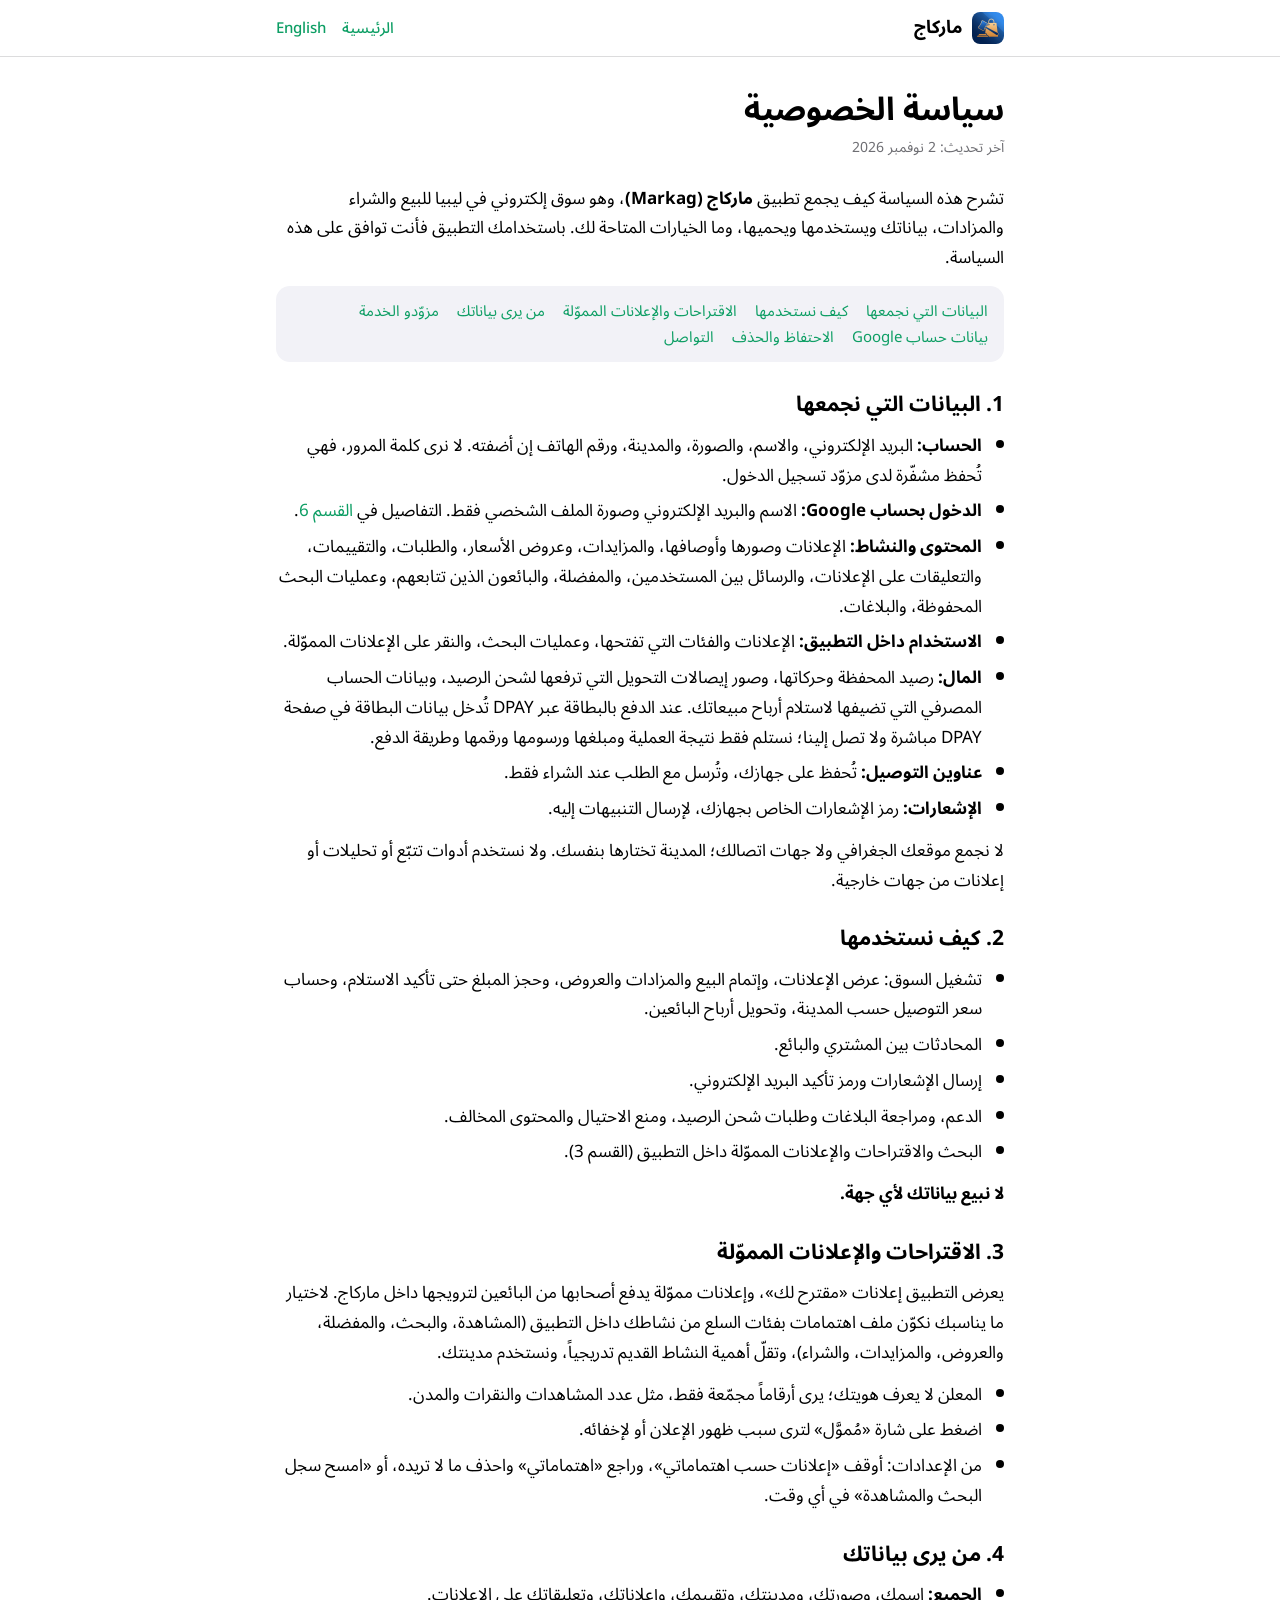
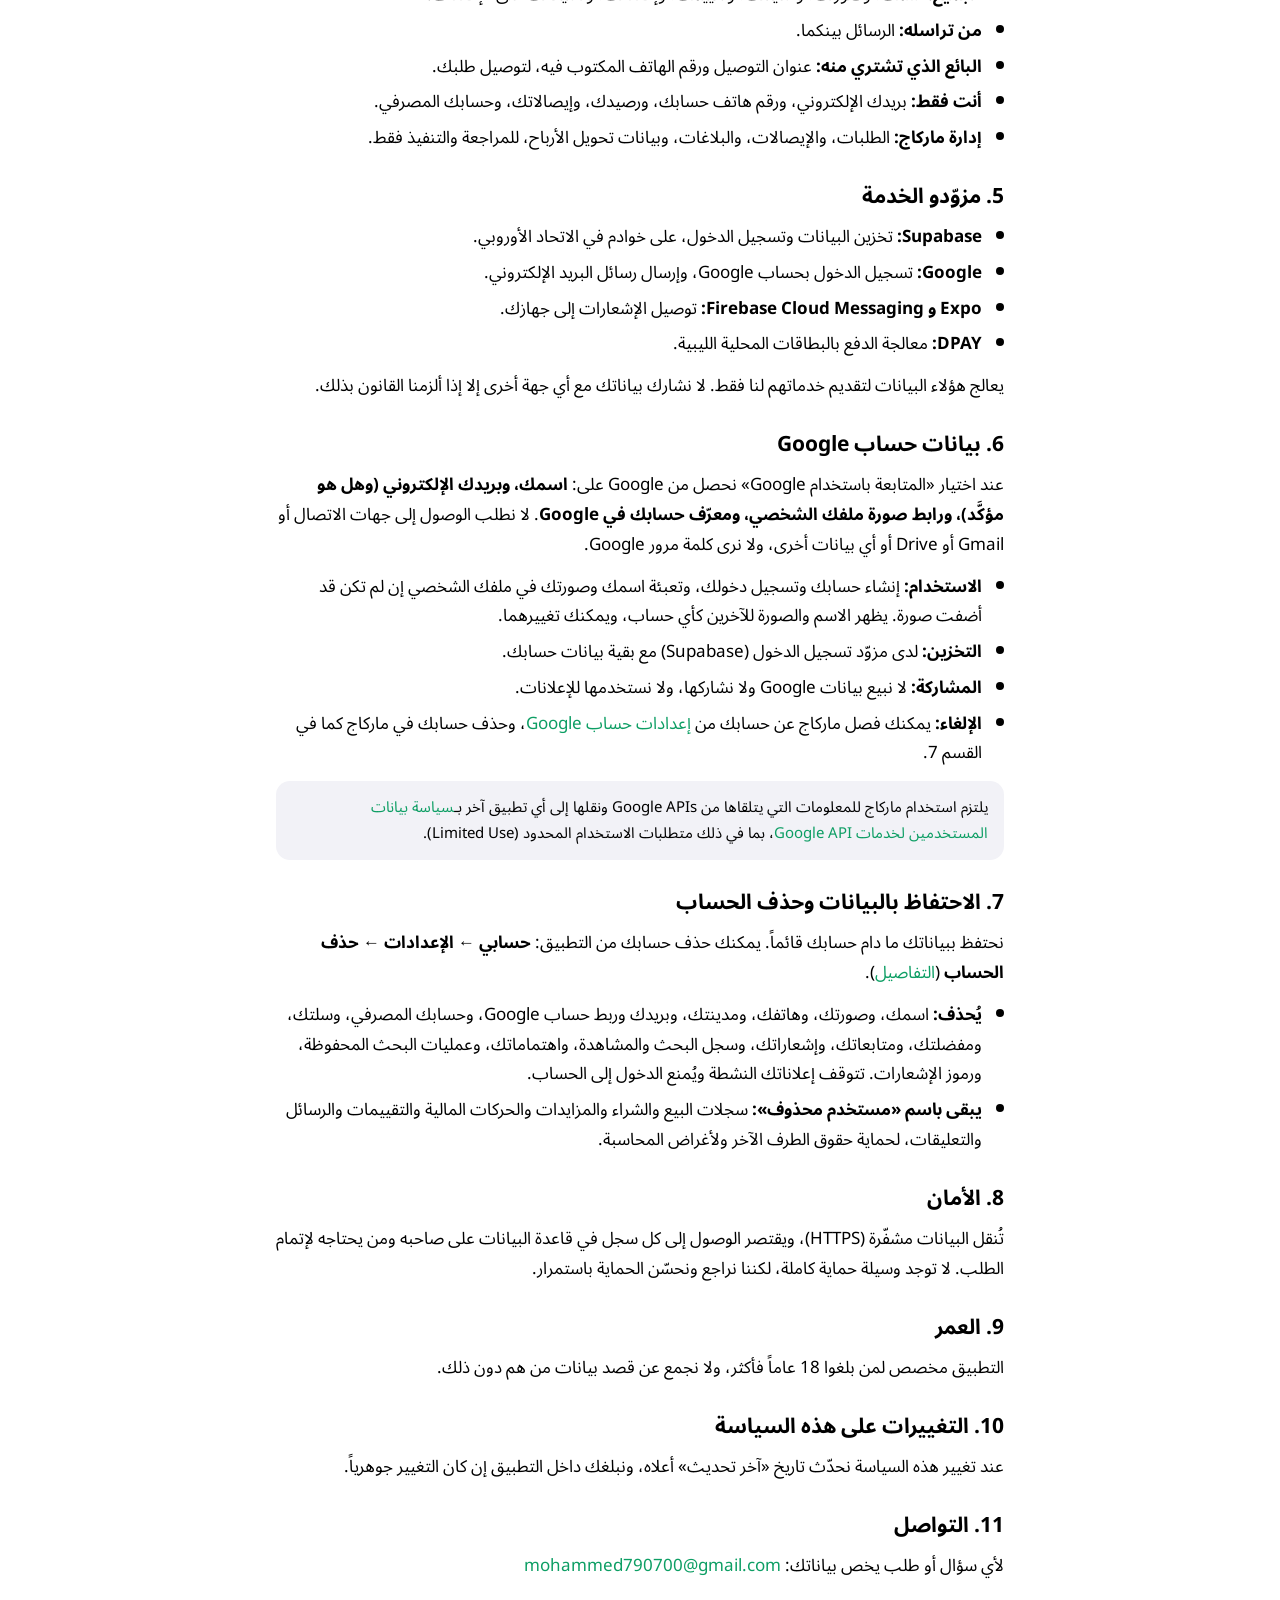
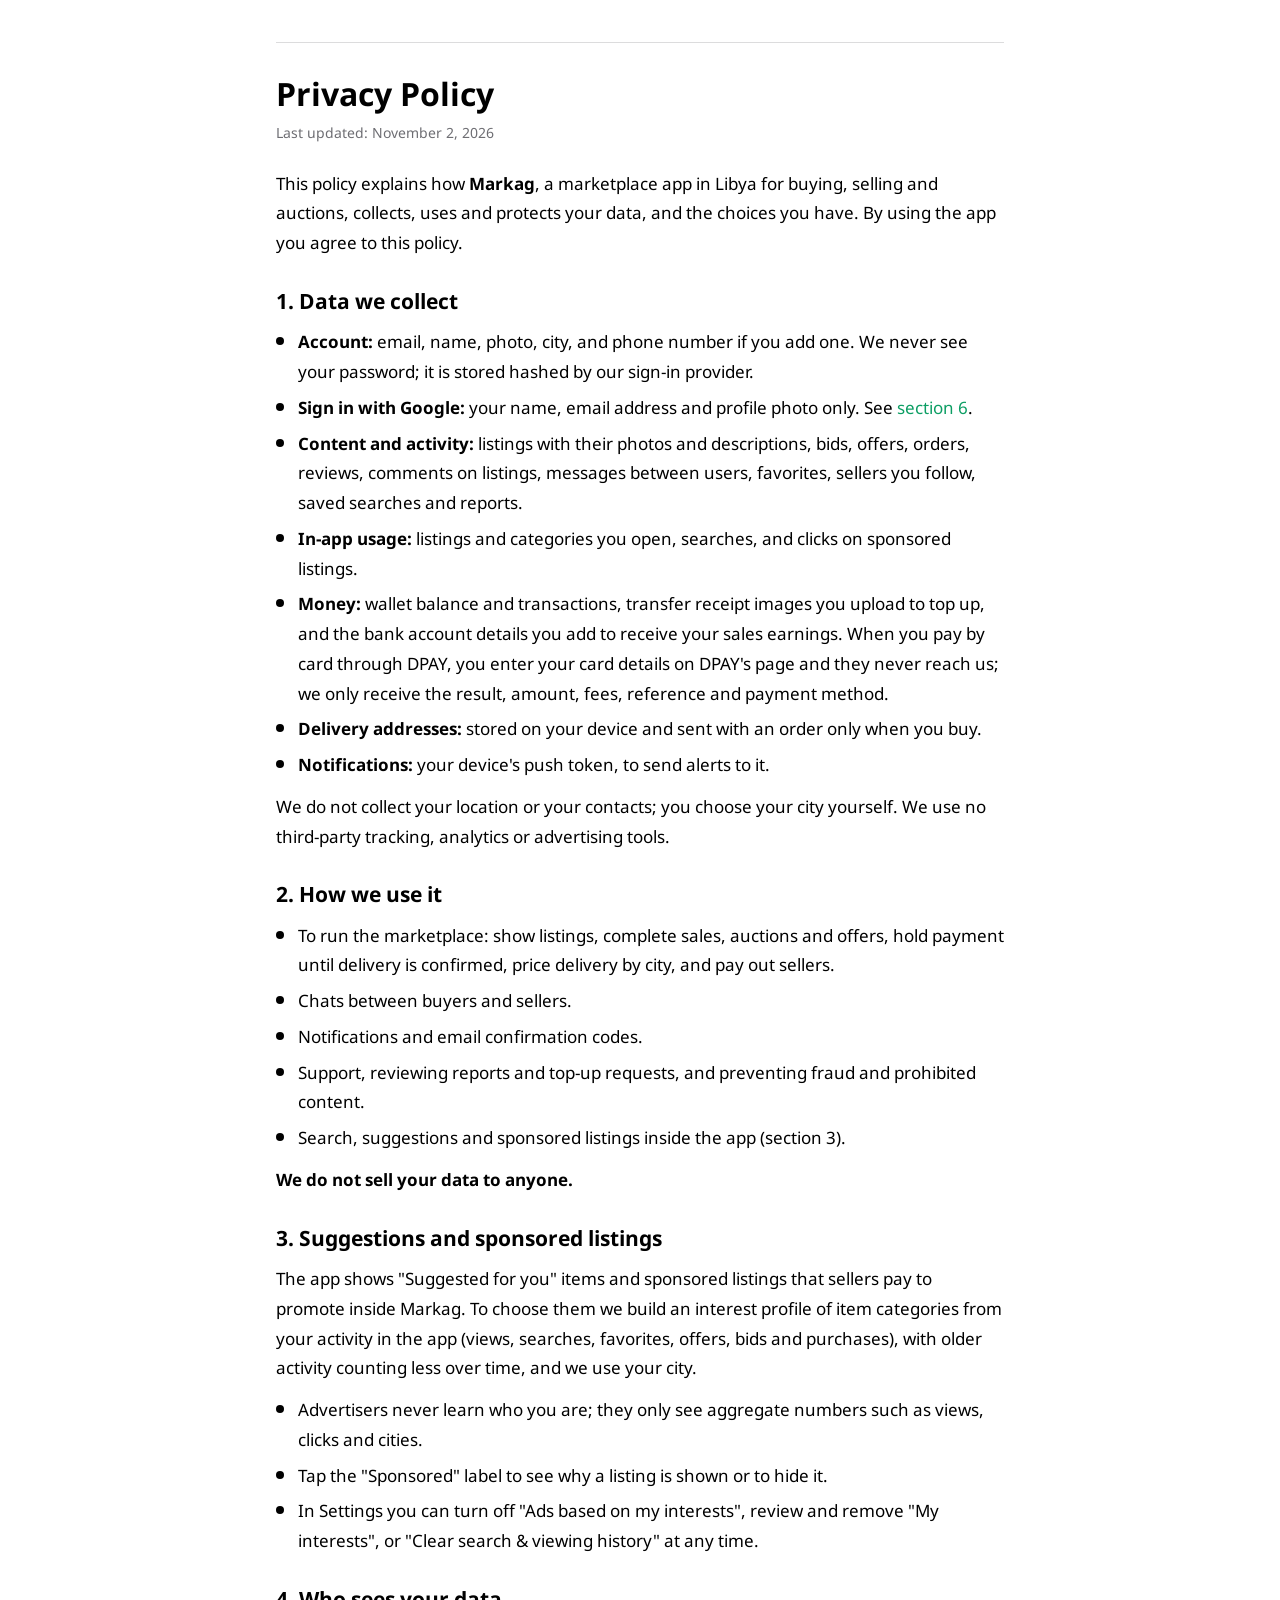
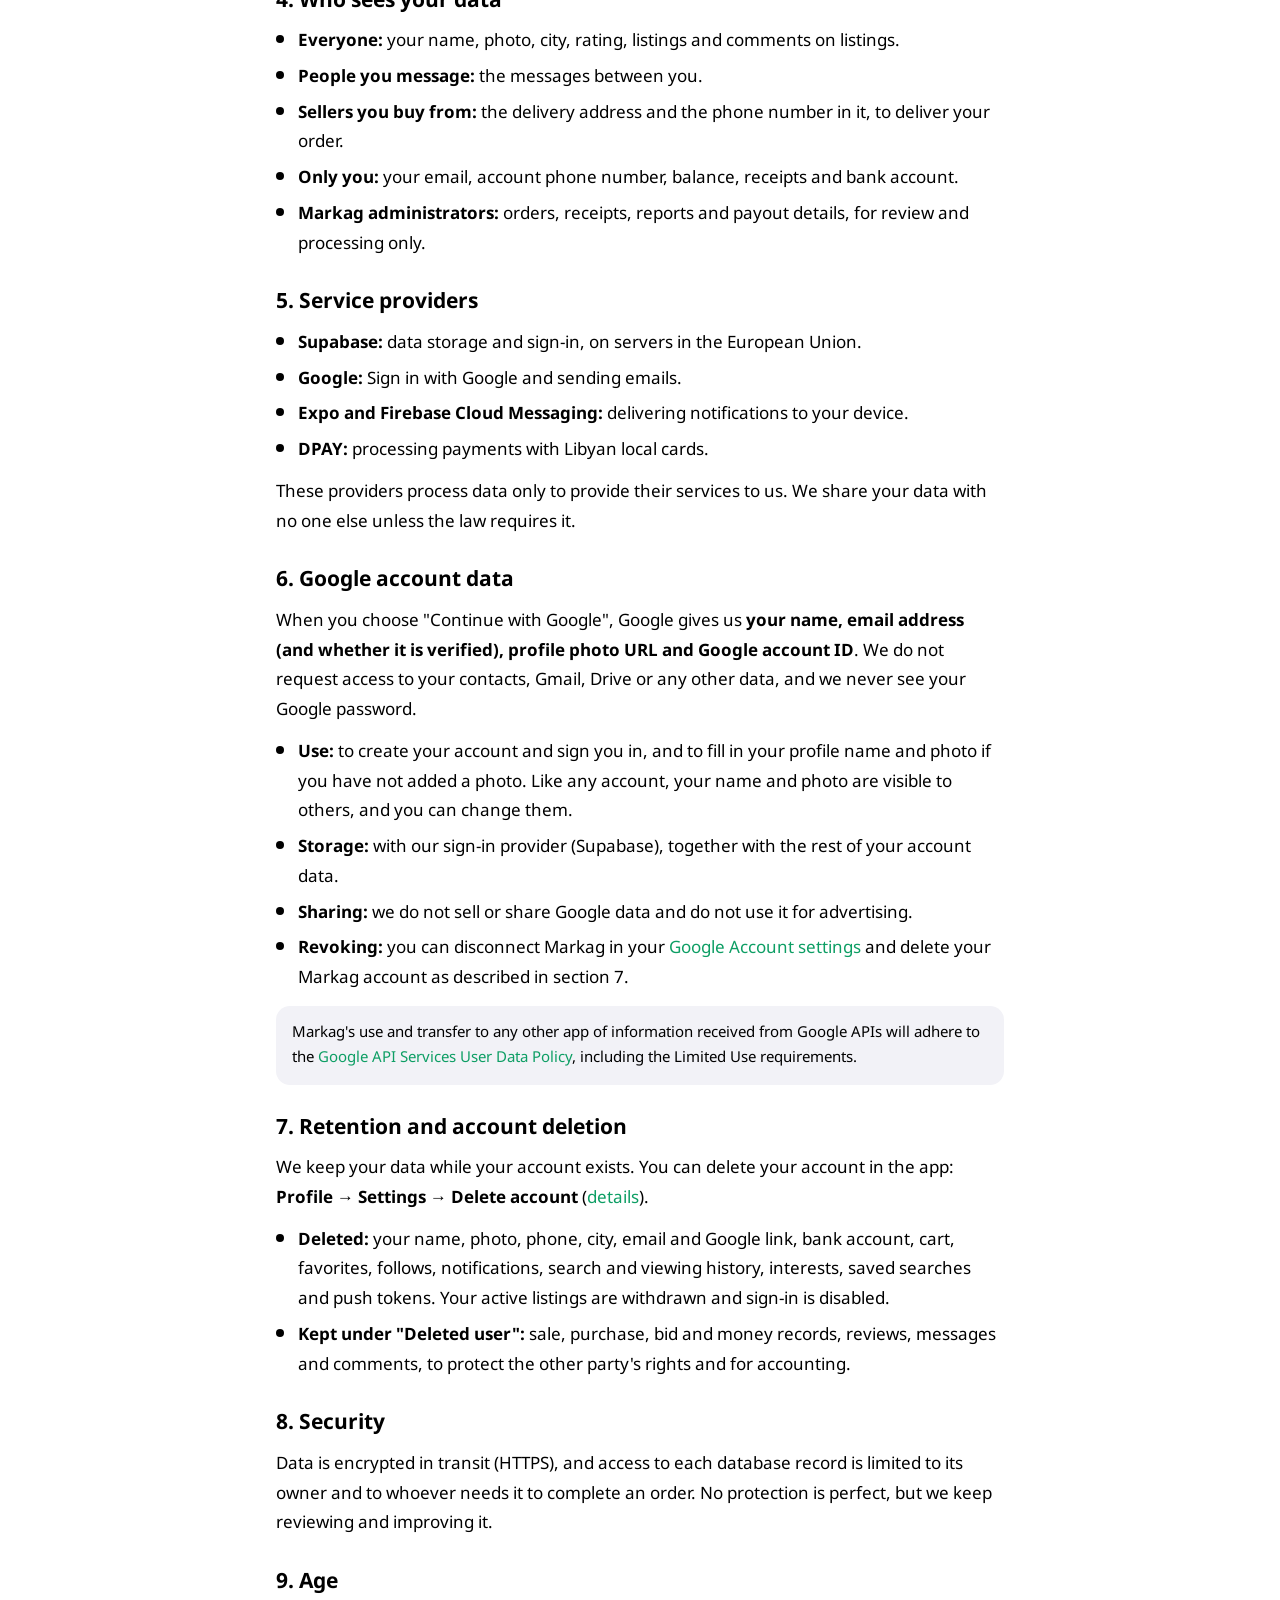
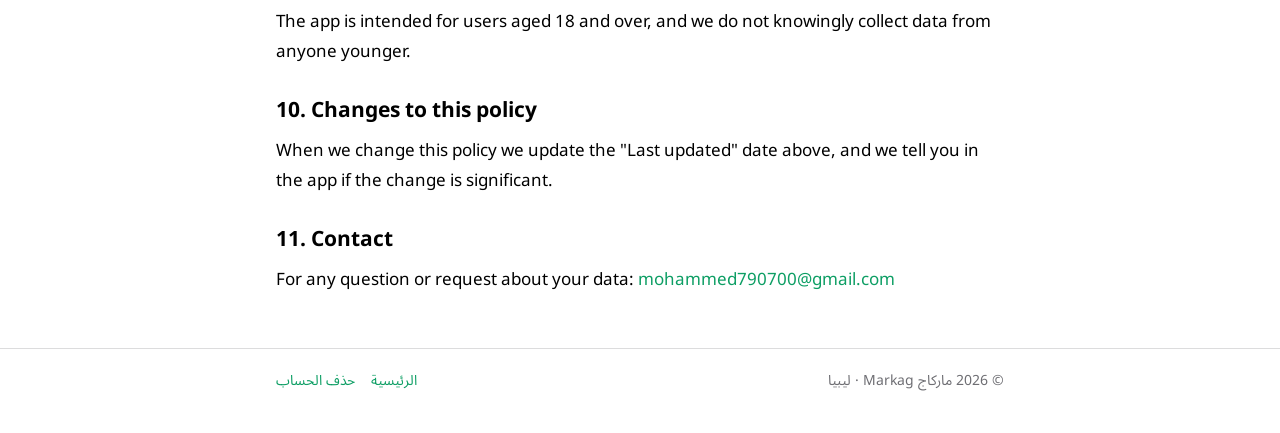
==== privacy.html @ 41653942 "Add files via upload" ====
<!doctype html>
<html lang="ar" dir="rtl">
<head>
  <meta charset="utf-8">
  <meta name="viewport" content="width=device-width, initial-scale=1, viewport-fit=cover">
  <title>سياسة الخصوصية — ماركاج Markag</title>
  <meta name="description" content="سياسة الخصوصية لتطبيق ماركاج (Markag): البيانات التي نجمعها، وكيف نستخدمها، ومن يراها، وبيانات حساب Google، وحذف الحساب.">
  <meta name="theme-color" content="#0D9E64" media="(prefers-color-scheme: light)">
  <meta name="theme-color" content="#000000" media="(prefers-color-scheme: dark)">
  <link rel="icon" href="favicon.png">
  <link rel="apple-touch-icon" href="apple-touch-icon.png">
  <link rel="preconnect" href="https://fonts.googleapis.com">
  <link rel="preconnect" href="https://fonts.gstatic.com" crossorigin>
  <link href="https://fonts.googleapis.com/css2?family=Noto+Sans+Arabic:wght@400;500;600;700&display=swap" rel="stylesheet">
  <link rel="stylesheet" href="style.css">
</head>
<body>
  <header class="bar">
    <div class="wrap">
      <a class="brand" href="./"><img src="icon.png" alt="" width="32" height="32">ماركاج</a>
      <nav>
        <a href="./">الرئيسية</a>
        <a href="#en" lang="en">English</a>
      </nav>
    </div>
  </header>

  <main class="wrap">
    <article class="doc">
      <h1>سياسة الخصوصية</h1>
      <p class="updated">آخر تحديث: 2 نوفمبر 2026</p>

      <p>تشرح هذه السياسة كيف يجمع تطبيق <strong>ماركاج (Markag)</strong>، وهو سوق إلكتروني في ليبيا للبيع والشراء والمزادات، بياناتك ويستخدمها ويحميها، وما الخيارات المتاحة لك. باستخدامك التطبيق فأنت توافق على هذه السياسة.</p>

      <div class="toc">
        <a href="#collect">البيانات التي نجمعها</a>
        <a href="#use">كيف نستخدمها</a>
        <a href="#ads">الاقتراحات والإعلانات المموّلة</a>
        <a href="#who">من يرى بياناتك</a>
        <a href="#providers">مزوّدو الخدمة</a>
        <a href="#google">بيانات حساب Google</a>
        <a href="#delete">الاحتفاظ والحذف</a>
        <a href="#contact">التواصل</a>
      </div>

      <h2 id="collect">1. البيانات التي نجمعها</h2>
      <ul>
        <li><strong>الحساب:</strong> البريد الإلكتروني، والاسم، والصورة، والمدينة، ورقم الهاتف إن أضفته. لا نرى كلمة المرور، فهي تُحفظ مشفّرة لدى مزوّد تسجيل الدخول.</li>
        <li><strong>الدخول بحساب Google:</strong> الاسم والبريد الإلكتروني وصورة الملف الشخصي فقط. التفاصيل في <a href="#google">القسم 6</a>.</li>
        <li><strong>المحتوى والنشاط:</strong> الإعلانات وصورها وأوصافها، والمزايدات، وعروض الأسعار، والطلبات، والتقييمات، والتعليقات على الإعلانات، والرسائل بين المستخدمين، والمفضلة، والبائعون الذين تتابعهم، وعمليات البحث المحفوظة، والبلاغات.</li>
        <li><strong>الاستخدام داخل التطبيق:</strong> الإعلانات والفئات التي تفتحها، وعمليات البحث، والنقر على الإعلانات المموّلة.</li>
        <li><strong>المال:</strong> رصيد المحفظة وحركاتها، وصور إيصالات التحويل التي ترفعها لشحن الرصيد، وبيانات الحساب المصرفي التي تضيفها لاستلام أرباح مبيعاتك. عند الدفع بالبطاقة عبر DPAY تُدخل بيانات البطاقة في صفحة DPAY مباشرة ولا تصل إلينا؛ نستلم فقط نتيجة العملية ومبلغها ورسومها ورقمها وطريقة الدفع.</li>
        <li><strong>عناوين التوصيل:</strong> تُحفظ على جهازك، وتُرسل مع الطلب عند الشراء فقط.</li>
        <li><strong>الإشعارات:</strong> رمز الإشعارات الخاص بجهازك، لإرسال التنبيهات إليه.</li>
      </ul>
      <p>لا نجمع موقعك الجغرافي ولا جهات اتصالك؛ المدينة تختارها بنفسك. ولا نستخدم أدوات تتبّع أو تحليلات أو إعلانات من جهات خارجية.</p>

      <h2 id="use">2. كيف نستخدمها</h2>
      <ul>
        <li>تشغيل السوق: عرض الإعلانات، وإتمام البيع والمزادات والعروض، وحجز المبلغ حتى تأكيد الاستلام، وحساب سعر التوصيل حسب المدينة، وتحويل أرباح البائعين.</li>
        <li>المحادثات بين المشتري والبائع.</li>
        <li>إرسال الإشعارات ورمز تأكيد البريد الإلكتروني.</li>
        <li>الدعم، ومراجعة البلاغات وطلبات شحن الرصيد، ومنع الاحتيال والمحتوى المخالف.</li>
        <li>البحث والاقتراحات والإعلانات المموّلة داخل التطبيق (القسم 3).</li>
      </ul>
      <p><strong>لا نبيع بياناتك لأي جهة.</strong></p>

      <h2 id="ads">3. الاقتراحات والإعلانات المموّلة</h2>
      <p>يعرض التطبيق إعلانات «مقترح لك»، وإعلانات مموّلة يدفع أصحابها من البائعين لترويجها داخل ماركاج. لاختيار ما يناسبك نكوّن ملف اهتمامات بفئات السلع من نشاطك داخل التطبيق (المشاهدة، والبحث، والمفضلة، والعروض، والمزايدات، والشراء)، وتقلّ أهمية النشاط القديم تدريجياً، ونستخدم مدينتك.</p>
      <ul>
        <li>المعلن لا يعرف هويتك؛ يرى أرقاماً مجمّعة فقط، مثل عدد المشاهدات والنقرات والمدن.</li>
        <li>اضغط على شارة «مُموَّل» لترى سبب ظهور الإعلان أو لإخفائه.</li>
        <li>من الإعدادات: أوقف «إعلانات حسب اهتماماتي»، وراجع «اهتماماتي» واحذف ما لا تريده، أو «امسح سجل البحث والمشاهدة» في أي وقت.</li>
      </ul>

      <h2 id="who">4. من يرى بياناتك</h2>
      <ul>
        <li><strong>الجميع:</strong> اسمك، وصورتك، ومدينتك، وتقييمك، وإعلاناتك، وتعليقاتك على الإعلانات.</li>
        <li><strong>من تراسله:</strong> الرسائل بينكما.</li>
        <li><strong>البائع الذي تشتري منه:</strong> عنوان التوصيل ورقم الهاتف المكتوب فيه، لتوصيل طلبك.</li>
        <li><strong>أنت فقط:</strong> بريدك الإلكتروني، ورقم هاتف حسابك، ورصيدك، وإيصالاتك، وحسابك المصرفي.</li>
        <li><strong>إدارة ماركاج:</strong> الطلبات، والإيصالات، والبلاغات، وبيانات تحويل الأرباح، للمراجعة والتنفيذ فقط.</li>
      </ul>

      <h2 id="providers">5. مزوّدو الخدمة</h2>
      <ul>
        <li><strong>Supabase:</strong> تخزين البيانات وتسجيل الدخول، على خوادم في الاتحاد الأوروبي.</li>
        <li><strong>Google:</strong> تسجيل الدخول بحساب Google، وإرسال رسائل البريد الإلكتروني.</li>
        <li><strong>Expo و Firebase Cloud Messaging:</strong> توصيل الإشعارات إلى جهازك.</li>
        <li><strong>DPAY:</strong> معالجة الدفع بالبطاقات المحلية الليبية.</li>
      </ul>
      <p>يعالج هؤلاء البيانات لتقديم خدماتهم لنا فقط. لا نشارك بياناتك مع أي جهة أخرى إلا إذا ألزمنا القانون بذلك.</p>

      <h2 id="google">6. بيانات حساب Google</h2>
      <p>عند اختيار «المتابعة باستخدام Google» نحصل من Google على: <strong>اسمك، وبريدك الإلكتروني (وهل هو مؤكَّد)، ورابط صورة ملفك الشخصي، ومعرّف حسابك في Google</strong>. لا نطلب الوصول إلى جهات الاتصال أو Gmail أو Drive أو أي بيانات أخرى، ولا نرى كلمة مرور Google.</p>
      <ul>
        <li><strong>الاستخدام:</strong> إنشاء حسابك وتسجيل دخولك، وتعبئة اسمك وصورتك في ملفك الشخصي إن لم تكن قد أضفت صورة. يظهر الاسم والصورة للآخرين كأي حساب، ويمكنك تغييرهما.</li>
        <li><strong>التخزين:</strong> لدى مزوّد تسجيل الدخول (Supabase) مع بقية بيانات حسابك.</li>
        <li><strong>المشاركة:</strong> لا نبيع بيانات Google ولا نشاركها، ولا نستخدمها للإعلانات.</li>
        <li><strong>الإلغاء:</strong> يمكنك فصل ماركاج عن حسابك من <a href="https://myaccount.google.com/connections" rel="noopener">إعدادات حساب Google</a>، وحذف حسابك في ماركاج كما في القسم 7.</li>
      </ul>
      <p class="note">يلتزم استخدام ماركاج للمعلومات التي يتلقاها من Google APIs ونقلها إلى أي تطبيق آخر بـ<a href="https://developers.google.com/terms/api-services-user-data-policy" rel="noopener">سياسة بيانات المستخدمين لخدمات Google API</a>، بما في ذلك متطلبات الاستخدام المحدود (Limited Use).</p>

      <h2 id="delete">7. الاحتفاظ بالبيانات وحذف الحساب</h2>
      <p>نحتفظ ببياناتك ما دام حسابك قائماً. يمكنك حذف حسابك من التطبيق: <strong>حسابي ← الإعدادات ← حذف الحساب</strong> (<a href="delete-account.html">التفاصيل</a>).</p>
      <ul>
        <li><strong>يُحذف:</strong> اسمك، وصورتك، وهاتفك، ومدينتك، وبريدك وربط حساب Google، وحسابك المصرفي، وسلتك، ومفضلتك، ومتابعاتك، وإشعاراتك، وسجل البحث والمشاهدة، واهتماماتك، وعمليات البحث المحفوظة، ورموز الإشعارات. تتوقف إعلاناتك النشطة ويُمنع الدخول إلى الحساب.</li>
        <li><strong>يبقى باسم «مستخدم محذوف»:</strong> سجلات البيع والشراء والمزايدات والحركات المالية والتقييمات والرسائل والتعليقات، لحماية حقوق الطرف الآخر ولأغراض المحاسبة.</li>
      </ul>

      <h2>8. الأمان</h2>
      <p>تُنقل البيانات مشفّرة (HTTPS)، ويقتصر الوصول إلى كل سجل في قاعدة البيانات على صاحبه ومن يحتاجه لإتمام الطلب. لا توجد وسيلة حماية كاملة، لكننا نراجع ونحسّن الحماية باستمرار.</p>

      <h2>9. العمر</h2>
      <p>التطبيق مخصص لمن بلغوا 18 عاماً فأكثر، ولا نجمع عن قصد بيانات من هم دون ذلك.</p>

      <h2>10. التغييرات على هذه السياسة</h2>
      <p>عند تغيير هذه السياسة نحدّث تاريخ «آخر تحديث» أعلاه، ونبلغك داخل التطبيق إن كان التغيير جوهرياً.</p>

      <h2 id="contact">11. التواصل</h2>
      <p>لأي سؤال أو طلب يخص بياناتك: <a href="mailto:mohammed790700@gmail.com">mohammed790700@gmail.com</a></p>
    </article>

    <hr class="lang-split">

    <article class="doc" id="en" dir="ltr" lang="en">
      <h1>Privacy Policy</h1>
      <p class="updated">Last updated: November 2, 2026</p>

      <p>This policy explains how <strong>Markag</strong>, a marketplace app in Libya for buying, selling and auctions, collects, uses and protects your data, and the choices you have. By using the app you agree to this policy.</p>

      <h2>1. Data we collect</h2>
      <ul>
        <li><strong>Account:</strong> email, name, photo, city, and phone number if you add one. We never see your password; it is stored hashed by our sign-in provider.</li>
        <li><strong>Sign in with Google:</strong> your name, email address and profile photo only. See <a href="#en-google">section 6</a>.</li>
        <li><strong>Content and activity:</strong> listings with their photos and descriptions, bids, offers, orders, reviews, comments on listings, messages between users, favorites, sellers you follow, saved searches and reports.</li>
        <li><strong>In-app usage:</strong> listings and categories you open, searches, and clicks on sponsored listings.</li>
        <li><strong>Money:</strong> wallet balance and transactions, transfer receipt images you upload to top up, and the bank account details you add to receive your sales earnings. When you pay by card through DPAY, you enter your card details on DPAY's page and they never reach us; we only receive the result, amount, fees, reference and payment method.</li>
        <li><strong>Delivery addresses:</strong> stored on your device and sent with an order only when you buy.</li>
        <li><strong>Notifications:</strong> your device's push token, to send alerts to it.</li>
      </ul>
      <p>We do not collect your location or your contacts; you choose your city yourself. We use no third-party tracking, analytics or advertising tools.</p>

      <h2>2. How we use it</h2>
      <ul>
        <li>To run the marketplace: show listings, complete sales, auctions and offers, hold payment until delivery is confirmed, price delivery by city, and pay out sellers.</li>
        <li>Chats between buyers and sellers.</li>
        <li>Notifications and email confirmation codes.</li>
        <li>Support, reviewing reports and top-up requests, and preventing fraud and prohibited content.</li>
        <li>Search, suggestions and sponsored listings inside the app (section 3).</li>
      </ul>
      <p><strong>We do not sell your data to anyone.</strong></p>

      <h2>3. Suggestions and sponsored listings</h2>
      <p>The app shows "Suggested for you" items and sponsored listings that sellers pay to promote inside Markag. To choose them we build an interest profile of item categories from your activity in the app (views, searches, favorites, offers, bids and purchases), with older activity counting less over time, and we use your city.</p>
      <ul>
        <li>Advertisers never learn who you are; they only see aggregate numbers such as views, clicks and cities.</li>
        <li>Tap the "Sponsored" label to see why a listing is shown or to hide it.</li>
        <li>In Settings you can turn off "Ads based on my interests", review and remove "My interests", or "Clear search &amp; viewing history" at any time.</li>
      </ul>

      <h2>4. Who sees your data</h2>
      <ul>
        <li><strong>Everyone:</strong> your name, photo, city, rating, listings and comments on listings.</li>
        <li><strong>People you message:</strong> the messages between you.</li>
        <li><strong>Sellers you buy from:</strong> the delivery address and the phone number in it, to deliver your order.</li>
        <li><strong>Only you:</strong> your email, account phone number, balance, receipts and bank account.</li>
        <li><strong>Markag administrators:</strong> orders, receipts, reports and payout details, for review and processing only.</li>
      </ul>

      <h2>5. Service providers</h2>
      <ul>
        <li><strong>Supabase:</strong> data storage and sign-in, on servers in the European Union.</li>
        <li><strong>Google:</strong> Sign in with Google and sending emails.</li>
        <li><strong>Expo and Firebase Cloud Messaging:</strong> delivering notifications to your device.</li>
        <li><strong>DPAY:</strong> processing payments with Libyan local cards.</li>
      </ul>
      <p>These providers process data only to provide their services to us. We share your data with no one else unless the law requires it.</p>

      <h2 id="en-google">6. Google account data</h2>
      <p>When you choose "Continue with Google", Google gives us <strong>your name, email address (and whether it is verified), profile photo URL and Google account ID</strong>. We do not request access to your contacts, Gmail, Drive or any other data, and we never see your Google password.</p>
      <ul>
        <li><strong>Use:</strong> to create your account and sign you in, and to fill in your profile name and photo if you have not added a photo. Like any account, your name and photo are visible to others, and you can change them.</li>
        <li><strong>Storage:</strong> with our sign-in provider (Supabase), together with the rest of your account data.</li>
        <li><strong>Sharing:</strong> we do not sell or share Google data and do not use it for advertising.</li>
        <li><strong>Revoking:</strong> you can disconnect Markag in your <a href="https://myaccount.google.com/connections" rel="noopener">Google Account settings</a> and delete your Markag account as described in section 7.</li>
      </ul>
      <p class="note">Markag's use and transfer to any other app of information received from Google APIs will adhere to the <a href="https://developers.google.com/terms/api-services-user-data-policy" rel="noopener">Google API Services User Data Policy</a>, including the Limited Use requirements.</p>

      <h2>7. Retention and account deletion</h2>
      <p>We keep your data while your account exists. You can delete your account in the app: <strong>Profile → Settings → Delete account</strong> (<a href="delete-account.html#en">details</a>).</p>
      <ul>
        <li><strong>Deleted:</strong> your name, photo, phone, city, email and Google link, bank account, cart, favorites, follows, notifications, search and viewing history, interests, saved searches and push tokens. Your active listings are withdrawn and sign-in is disabled.</li>
        <li><strong>Kept under "Deleted user":</strong> sale, purchase, bid and money records, reviews, messages and comments, to protect the other party's rights and for accounting.</li>
      </ul>

      <h2>8. Security</h2>
      <p>Data is encrypted in transit (HTTPS), and access to each database record is limited to its owner and to whoever needs it to complete an order. No protection is perfect, but we keep reviewing and improving it.</p>

      <h2>9. Age</h2>
      <p>The app is intended for users aged 18 and over, and we do not knowingly collect data from anyone younger.</p>

      <h2>10. Changes to this policy</h2>
      <p>When we change this policy we update the "Last updated" date above, and we tell you in the app if the change is significant.</p>

      <h2>11. Contact</h2>
      <p>For any question or request about your data: <a href="mailto:mohammed790700@gmail.com">mohammed790700@gmail.com</a></p>
    </article>
  </main>

  <footer>
    <div class="wrap">
      <span>© 2026 ماركاج Markag · ليبيا</span>
      <nav>
        <a href="./">الرئيسية</a>
        <a href="delete-account.html">حذف الحساب</a>
      </nav>
    </div>
  </footer>
</body>
</html>
---- style.css ----
/* Markag public pages — same tokens as the app (lib/ThemeContext.tsx). */
:root {
  --bg: #ffffff;
  --surface: #f2f2f7;
  --card: #ffffff;
  --text: #000000;
  --text-2: #6e6e73;
  --sep: rgba(60, 60, 67, 0.18);
  --accent: #0d9e64;
  --accent-ink: #ffffff;
  --accent-soft: rgba(13, 158, 100, 0.12);
  --shadow: 0 1px 2px rgba(0, 0, 0, 0.04), 0 8px 24px rgba(0, 0, 0, 0.06);
  color-scheme: light;
}
@media (prefers-color-scheme: dark) {
  :root:not([data-theme="light"]) {
    --bg: #000000;
    --surface: #1c1c1e;
    --card: #1c1c1e;
    --text: #ffffff;
    --text-2: #a1a1a6;
    --sep: rgba(84, 84, 88, 0.6);
    --accent: #3ecf8e;
    --accent-ink: #04150d;
    --accent-soft: rgba(62, 207, 142, 0.14);
    --shadow: none;
    color-scheme: dark;
  }
}
:root[data-theme="dark"] {
  --bg: #000000;
  --surface: #1c1c1e;
  --card: #1c1c1e;
  --text: #ffffff;
  --text-2: #a1a1a6;
  --sep: rgba(84, 84, 88, 0.6);
  --accent: #3ecf8e;
  --accent-ink: #04150d;
  --accent-soft: rgba(62, 207, 142, 0.14);
  --shadow: none;
  color-scheme: dark;
}

* { box-sizing: border-box; }
html { -webkit-text-size-adjust: 100%; scroll-behavior: smooth; }
body {
  margin: 0;
  background: var(--bg);
  color: var(--text);
  font-family: "Noto Sans Arabic", -apple-system, BlinkMacSystemFont, "Segoe UI", Roboto, sans-serif;
  font-size: 17px;
  line-height: 1.75;
}
a { color: var(--accent); text-decoration: none; }
a:hover { text-decoration: underline; }
img { max-width: 100%; display: block; }

.wrap { max-width: 760px; margin: 0 auto; padding: 0 16px; }

/* Top bar */
.bar {
  position: sticky; top: 0; z-index: 10;
  background: color-mix(in srgb, var(--bg) 82%, transparent);
  -webkit-backdrop-filter: saturate(180%) blur(20px);
  backdrop-filter: saturate(180%) blur(20px);
  border-bottom: 1px solid var(--sep);
}
.bar .wrap { display: flex; align-items: center; justify-content: space-between; gap: 12px; min-height: 56px; }
.brand { display: flex; align-items: center; gap: 10px; color: var(--text); font-weight: 700; font-size: 18px; }
.brand:hover { text-decoration: none; }
.brand img { width: 32px; height: 32px; border-radius: 8px; }
.bar nav { display: flex; gap: 16px; font-size: 15px; font-weight: 500; flex-wrap: wrap; justify-content: flex-end; }

/* Hero */
.hero { text-align: center; padding: 56px 0 32px; }
.hero .icon { width: 112px; height: 112px; border-radius: 26px; margin: 0 auto 20px; box-shadow: var(--shadow); }
.hero h1 { font-size: 40px; line-height: 1.3; margin: 0 0 8px; font-weight: 700; letter-spacing: -0.01em; }
.hero p.lead { font-size: 20px; color: var(--text-2); margin: 0 auto 20px; max-width: 32em; }
.pill {
  display: inline-block; padding: 6px 14px; border-radius: 999px;
  background: var(--accent-soft); color: var(--accent); font-weight: 600; font-size: 14px;
}

/* Sections */
section { padding: 24px 0; }
h2 { font-size: 24px; line-height: 1.4; margin: 0 0 12px; font-weight: 700; }
h3 { font-size: 18px; line-height: 1.5; margin: 0 0 4px; font-weight: 600; }
p { margin: 0 0 12px; }
.muted { color: var(--text-2); }

.grid { display: grid; grid-template-columns: repeat(2, minmax(0, 1fr)); gap: 12px; }
@media (max-width: 560px) { .grid { grid-template-columns: 1fr; } .hero h1 { font-size: 32px; } }
.card {
  background: var(--card); border: 1px solid var(--sep); border-radius: 18px;
  padding: 18px; box-shadow: var(--shadow);
}
.card .ic {
  width: 40px; height: 40px; border-radius: 12px; background: var(--accent-soft); color: var(--accent);
  display: flex; align-items: center; justify-content: center; margin-bottom: 10px;
}
.card .ic svg { width: 22px; height: 22px; }
.card p { color: var(--text-2); margin: 0; font-size: 15px; line-height: 1.7; }

/* Policy text */
.doc { padding: 32px 0 8px; }
.doc h1 { font-size: 32px; line-height: 1.35; margin: 0 0 4px; }
.doc .updated { color: var(--text-2); font-size: 14px; margin-bottom: 24px; }
.doc h2 { margin-top: 28px; font-size: 21px; }
.doc ul, .doc ol { margin: 0 0 12px; padding-inline-start: 22px; }
.doc li { margin-bottom: 6px; }
.note {
  background: var(--surface); border-radius: 14px; padding: 14px 16px; margin: 12px 0;
  font-size: 15px; line-height: 1.7;
}
.toc { background: var(--surface); border-radius: 14px; padding: 12px 16px; font-size: 15px; }
.toc a { display: inline-block; margin-inline-end: 14px; }

.lang-split { border: 0; border-top: 1px solid var(--sep); margin: 40px 0 0; }
[dir="ltr"] { font-family: -apple-system, BlinkMacSystemFont, "Segoe UI", Roboto, "Noto Sans Arabic", sans-serif; }

.steps { counter-reset: s; list-style: none; padding: 0; margin: 0 0 12px; }
.steps li { counter-increment: s; position: relative; padding-inline-start: 44px; margin-bottom: 14px; }
.steps li::before {
  content: counter(s); position: absolute; inset-inline-start: 0; top: 0;
  width: 30px; height: 30px; border-radius: 50%; background: var(--accent); color: var(--accent-ink);
  font-weight: 700; font-size: 15px; display: flex; align-items: center; justify-content: center;
}

footer { border-top: 1px solid var(--sep); margin-top: 32px; padding: 20px 0 40px; font-size: 14px; color: var(--text-2); }
footer .wrap { display: flex; flex-wrap: wrap; gap: 8px 18px; justify-content: space-between; }
footer nav { display: flex; flex-wrap: wrap; gap: 8px 16px; }
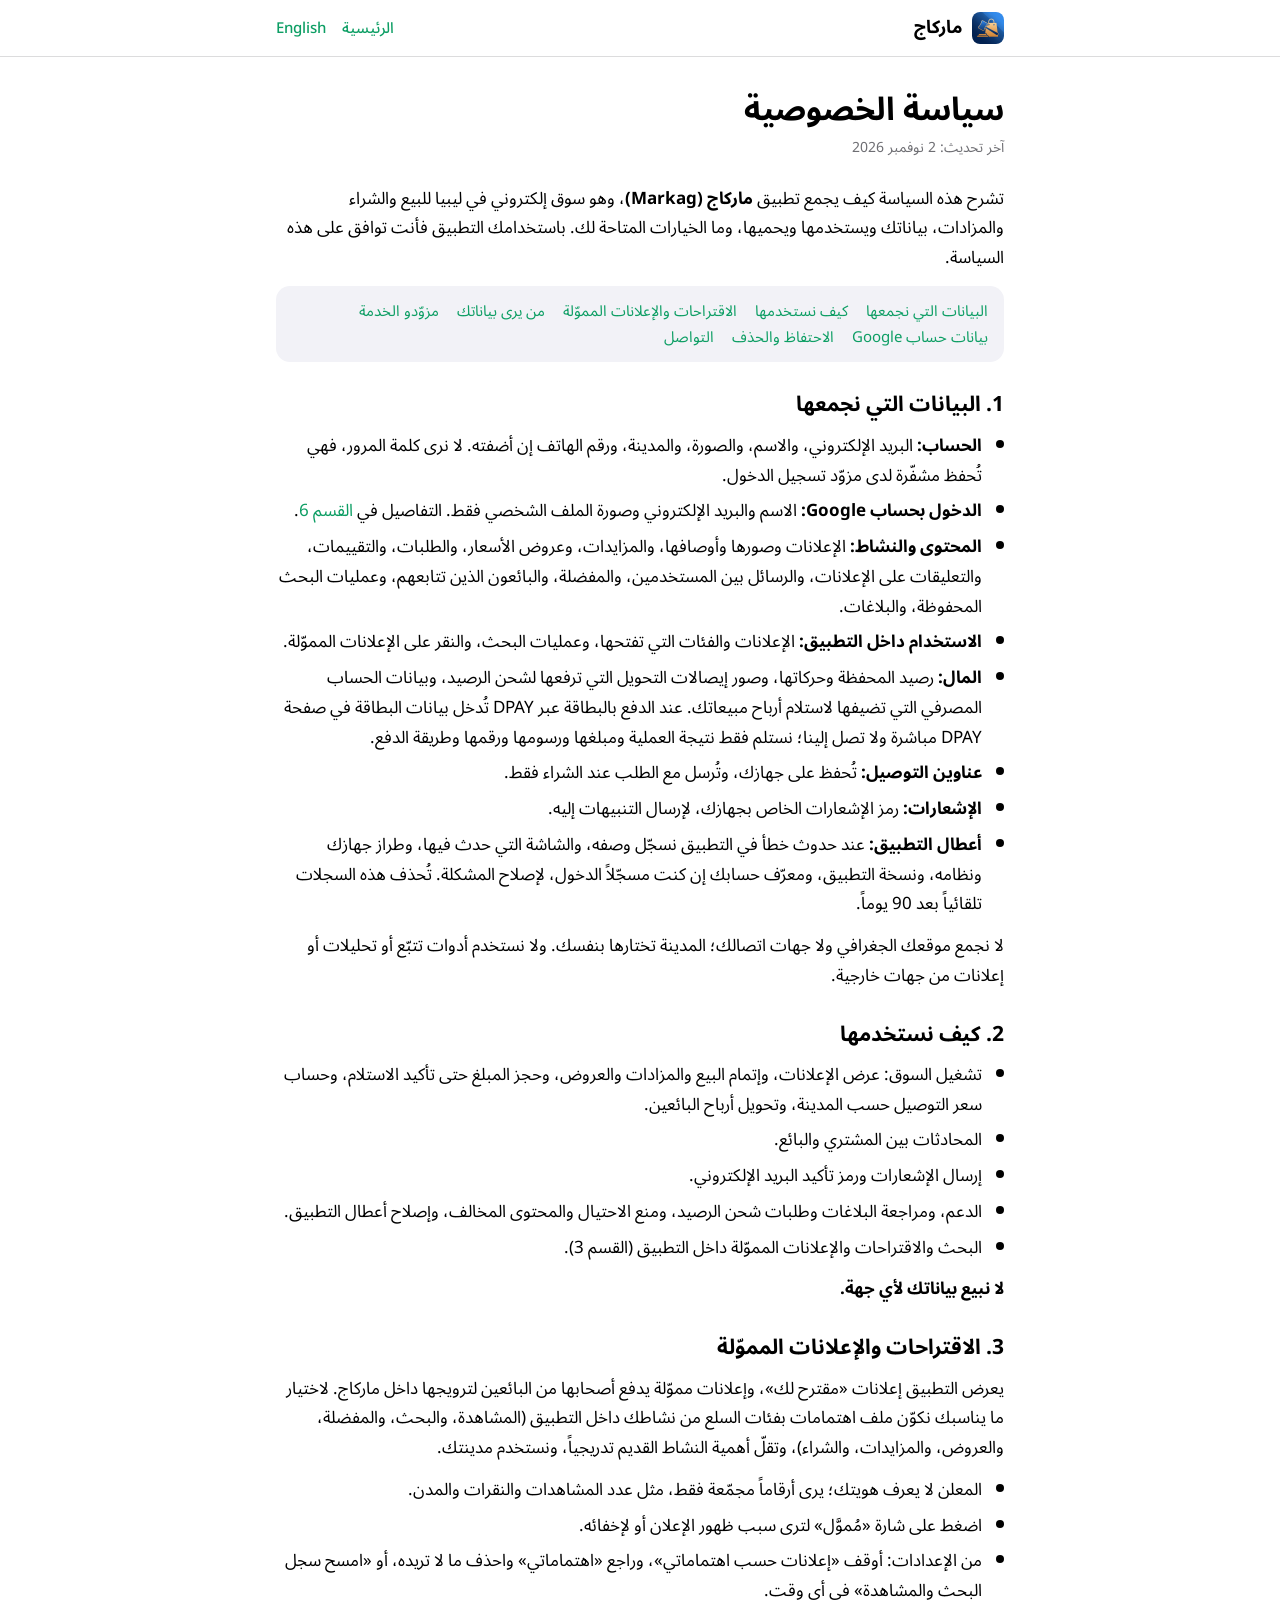
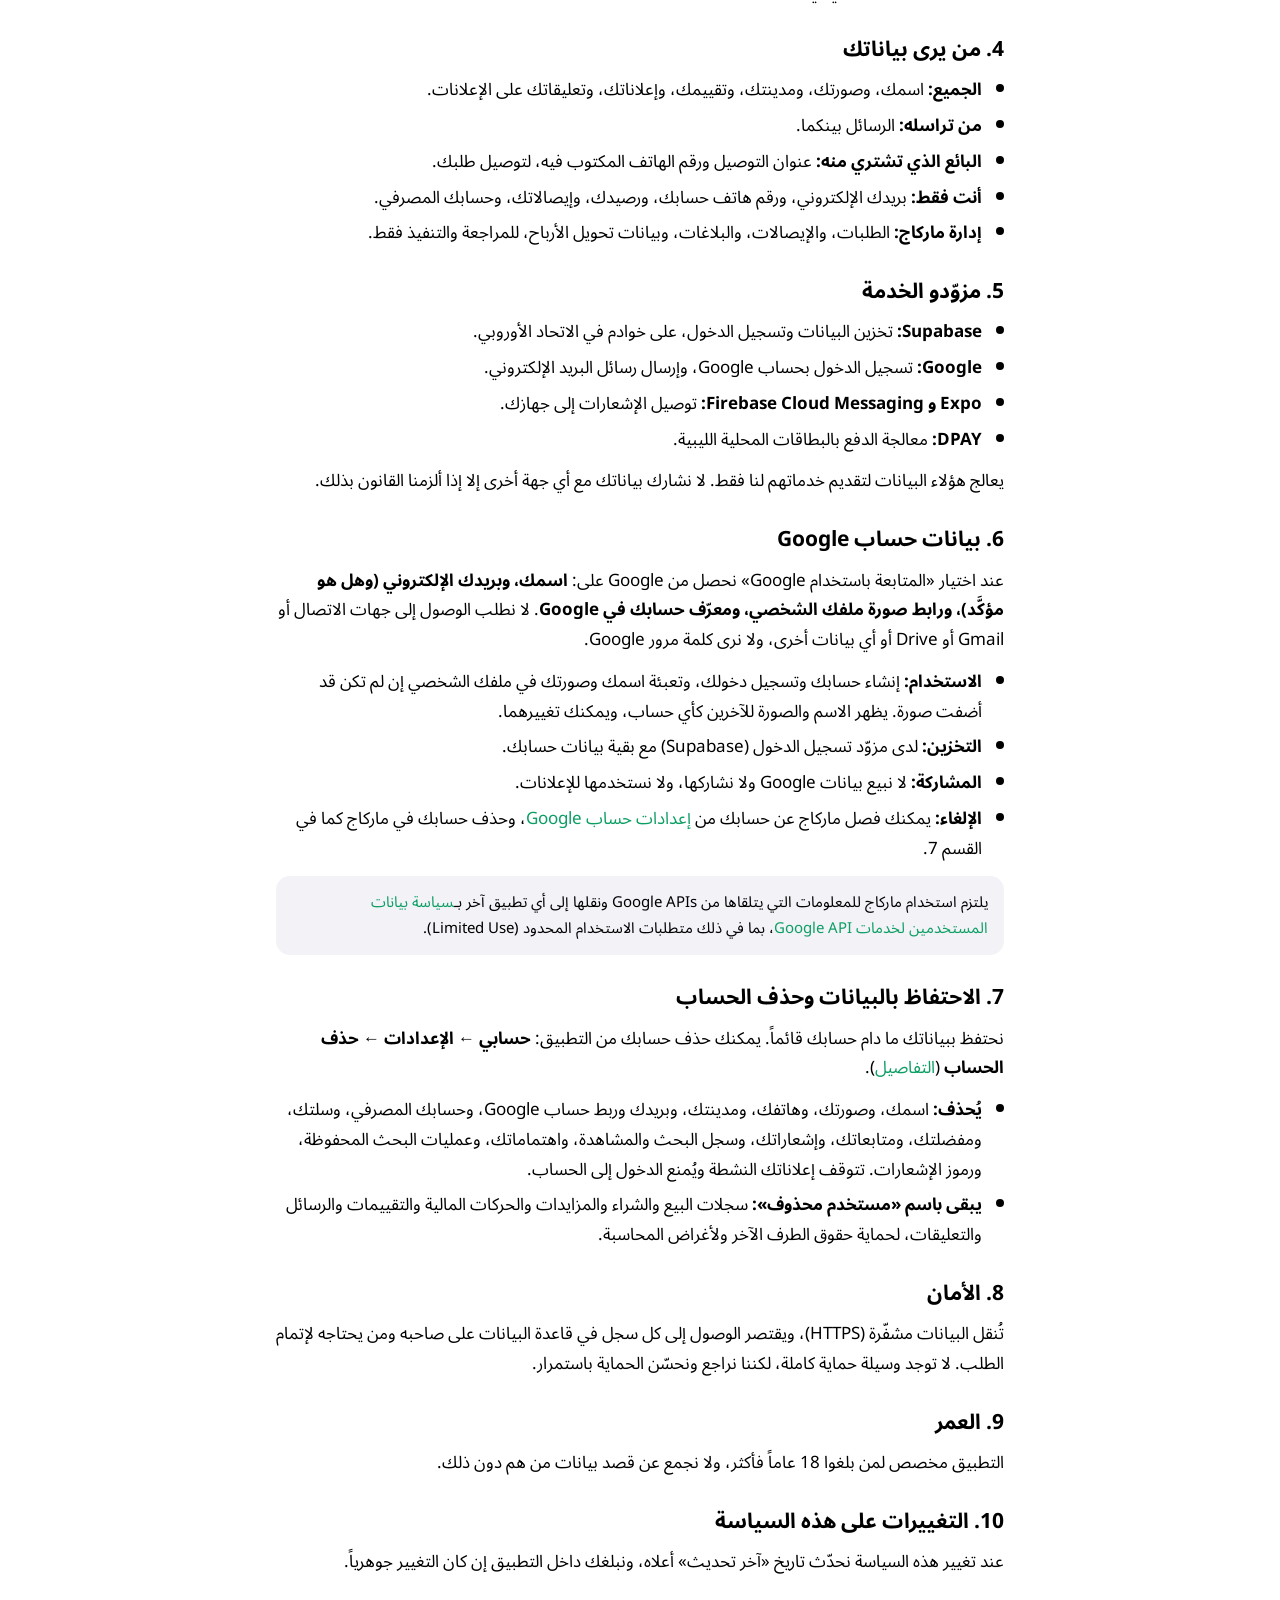
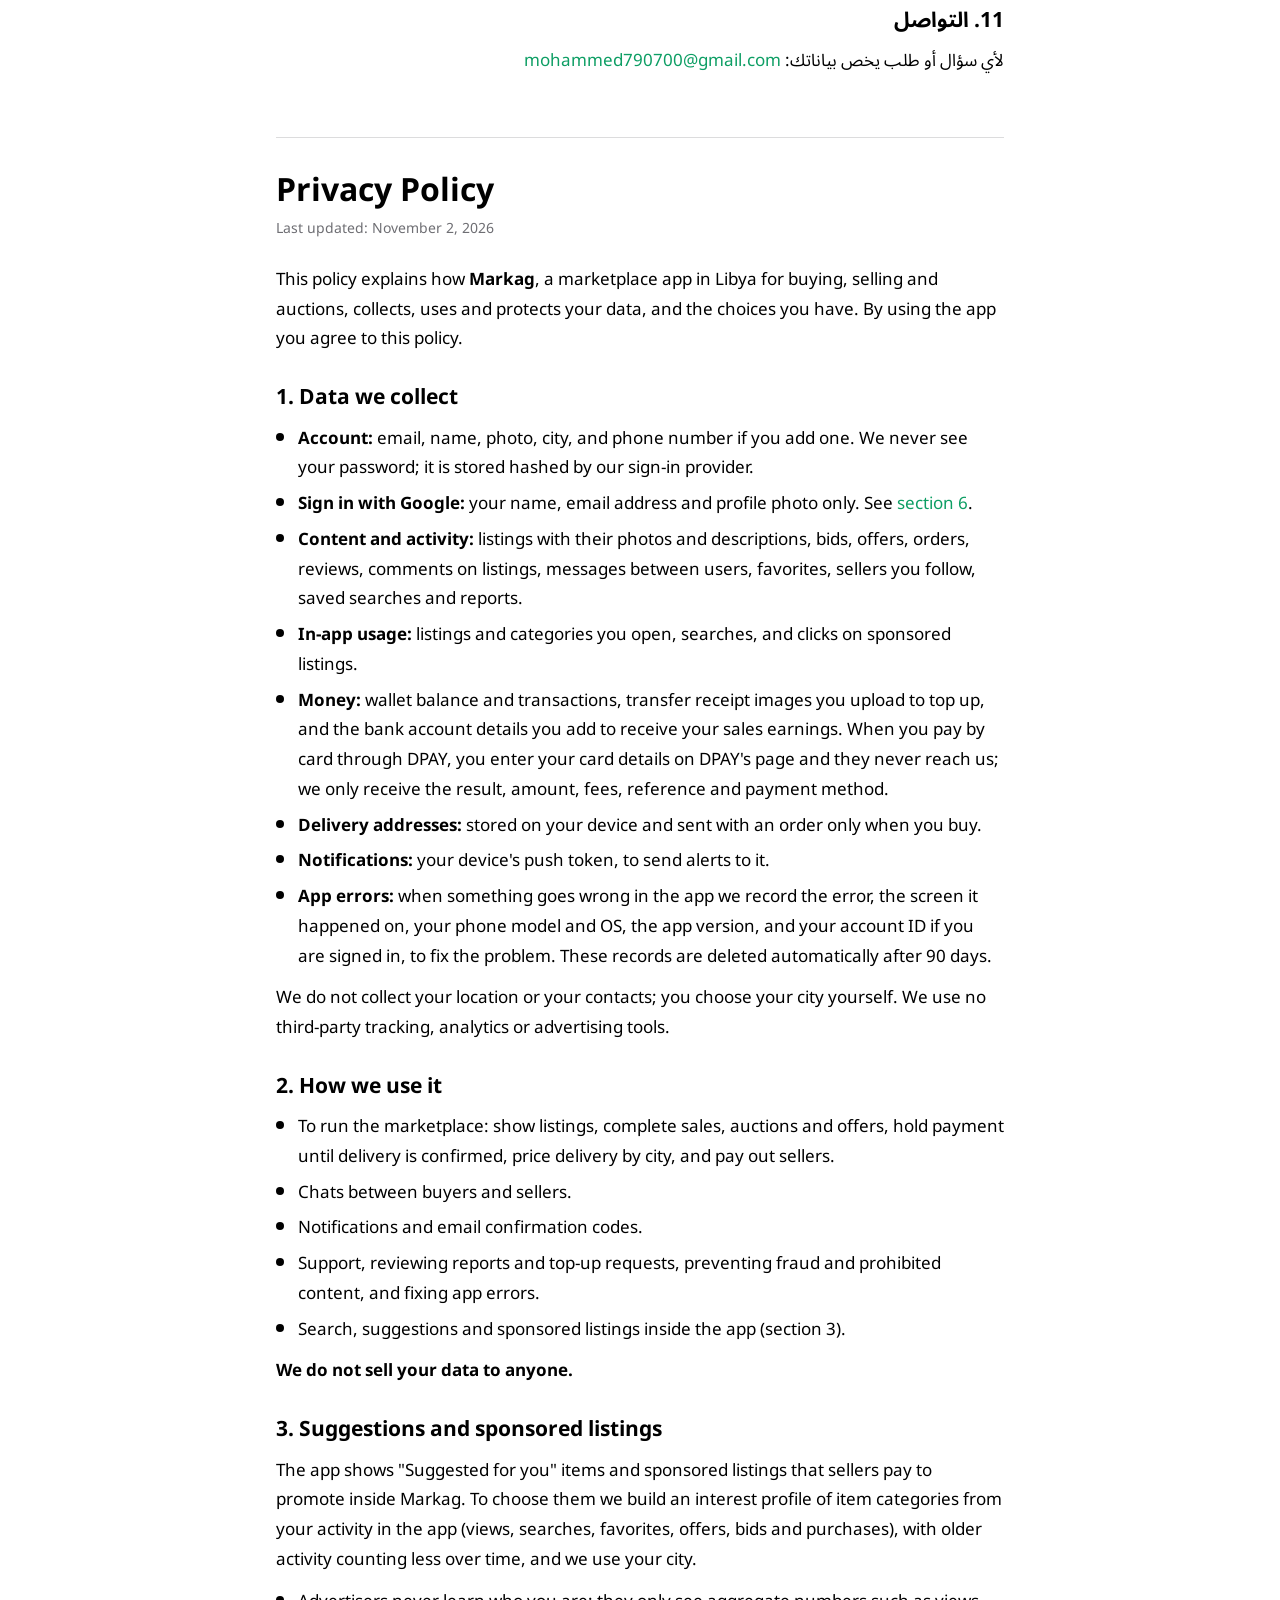
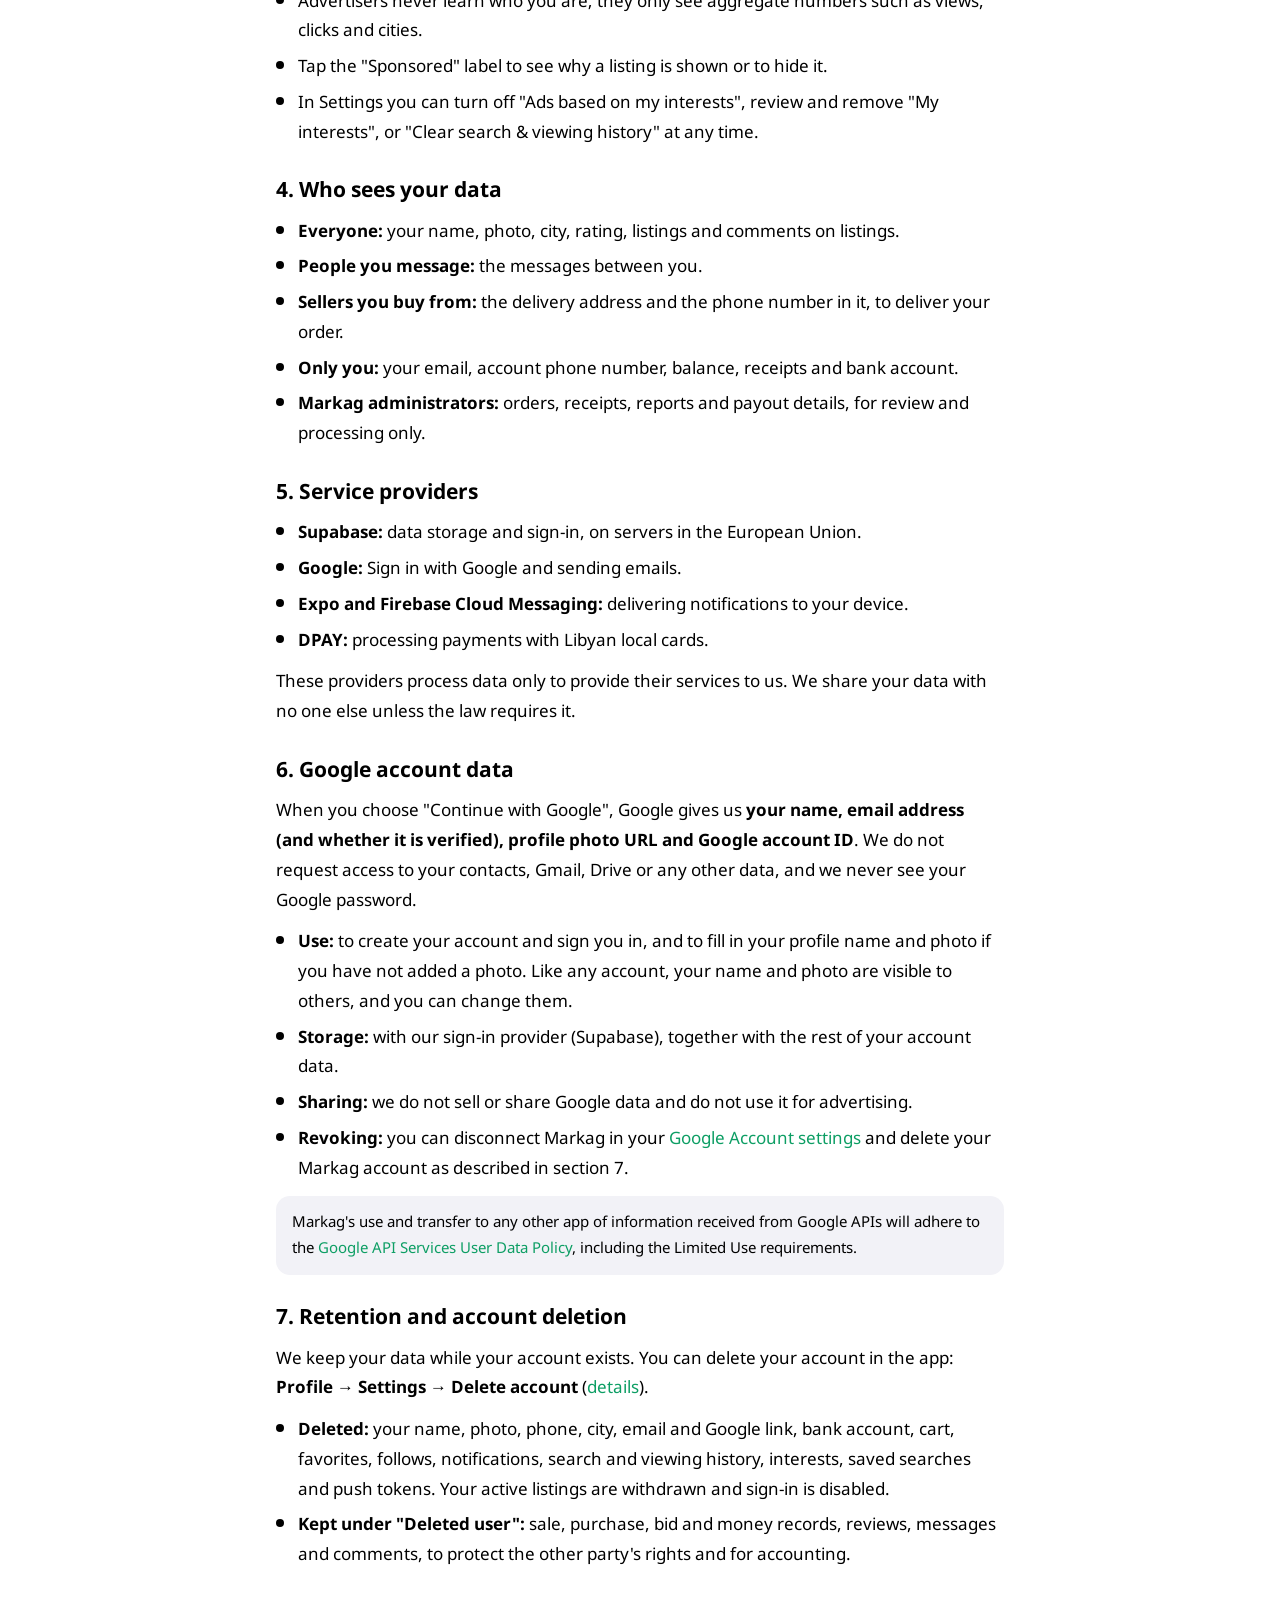
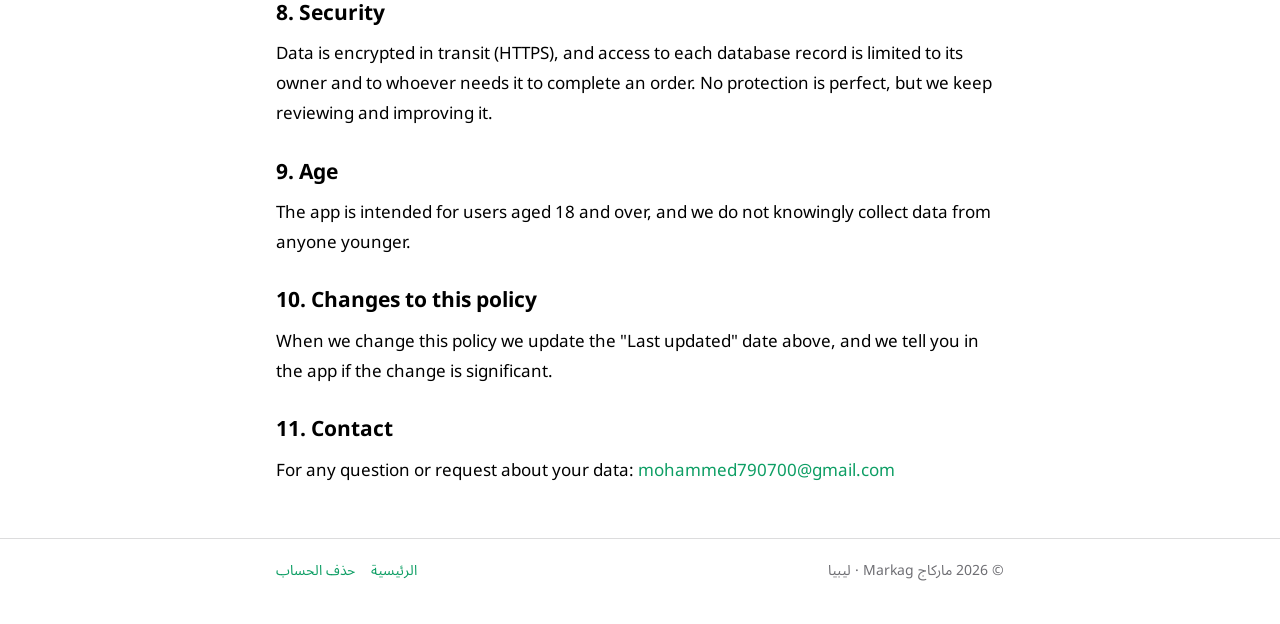
==== commit 9ef2793c: "Add files via upload" ====
--- a/privacy.html
+++ b/privacy.html
@@ -52,6 +52,7 @@
         <li><strong>المال:</strong> رصيد المحفظة وحركاتها، وصور إيصالات التحويل التي ترفعها لشحن الرصيد، وبيانات الحساب المصرفي التي تضيفها لاستلام أرباح مبيعاتك. عند الدفع بالبطاقة عبر DPAY تُدخل بيانات البطاقة في صفحة DPAY مباشرة ولا تصل إلينا؛ نستلم فقط نتيجة العملية ومبلغها ورسومها ورقمها وطريقة الدفع.</li>
         <li><strong>عناوين التوصيل:</strong> تُحفظ على جهازك، وتُرسل مع الطلب عند الشراء فقط.</li>
         <li><strong>الإشعارات:</strong> رمز الإشعارات الخاص بجهازك، لإرسال التنبيهات إليه.</li>
+        <li><strong>أعطال التطبيق:</strong> عند حدوث خطأ في التطبيق نسجّل وصفه، والشاشة التي حدث فيها، وطراز جهازك ونظامه، ونسخة التطبيق، ومعرّف حسابك إن كنت مسجّلاً الدخول، لإصلاح المشكلة. تُحذف هذه السجلات تلقائياً بعد 90 يوماً.</li>
       </ul>
       <p>لا نجمع موقعك الجغرافي ولا جهات اتصالك؛ المدينة تختارها بنفسك. ولا نستخدم أدوات تتبّع أو تحليلات أو إعلانات من جهات خارجية.</p>
 
@@ -60,7 +61,7 @@
         <li>تشغيل السوق: عرض الإعلانات، وإتمام البيع والمزادات والعروض، وحجز المبلغ حتى تأكيد الاستلام، وحساب سعر التوصيل حسب المدينة، وتحويل أرباح البائعين.</li>
         <li>المحادثات بين المشتري والبائع.</li>
         <li>إرسال الإشعارات ورمز تأكيد البريد الإلكتروني.</li>
-        <li>الدعم، ومراجعة البلاغات وطلبات شحن الرصيد، ومنع الاحتيال والمحتوى المخالف.</li>
+        <li>الدعم، ومراجعة البلاغات وطلبات شحن الرصيد، ومنع الاحتيال والمحتوى المخالف، وإصلاح أعطال التطبيق.</li>
         <li>البحث والاقتراحات والإعلانات المموّلة داخل التطبيق (القسم 3).</li>
       </ul>
       <p><strong>لا نبيع بياناتك لأي جهة.</strong></p>
@@ -138,6 +139,7 @@
         <li><strong>Money:</strong> wallet balance and transactions, transfer receipt images you upload to top up, and the bank account details you add to receive your sales earnings. When you pay by card through DPAY, you enter your card details on DPAY's page and they never reach us; we only receive the result, amount, fees, reference and payment method.</li>
         <li><strong>Delivery addresses:</strong> stored on your device and sent with an order only when you buy.</li>
         <li><strong>Notifications:</strong> your device's push token, to send alerts to it.</li>
+        <li><strong>App errors:</strong> when something goes wrong in the app we record the error, the screen it happened on, your phone model and OS, the app version, and your account ID if you are signed in, to fix the problem. These records are deleted automatically after 90 days.</li>
       </ul>
       <p>We do not collect your location or your contacts; you choose your city yourself. We use no third-party tracking, analytics or advertising tools.</p>
 
@@ -146,7 +148,7 @@
         <li>To run the marketplace: show listings, complete sales, auctions and offers, hold payment until delivery is confirmed, price delivery by city, and pay out sellers.</li>
         <li>Chats between buyers and sellers.</li>
         <li>Notifications and email confirmation codes.</li>
-        <li>Support, reviewing reports and top-up requests, and preventing fraud and prohibited content.</li>
+        <li>Support, reviewing reports and top-up requests, preventing fraud and prohibited content, and fixing app errors.</li>
         <li>Search, suggestions and sponsored listings inside the app (section 3).</li>
       </ul>
       <p><strong>We do not sell your data to anyone.</strong></p>
